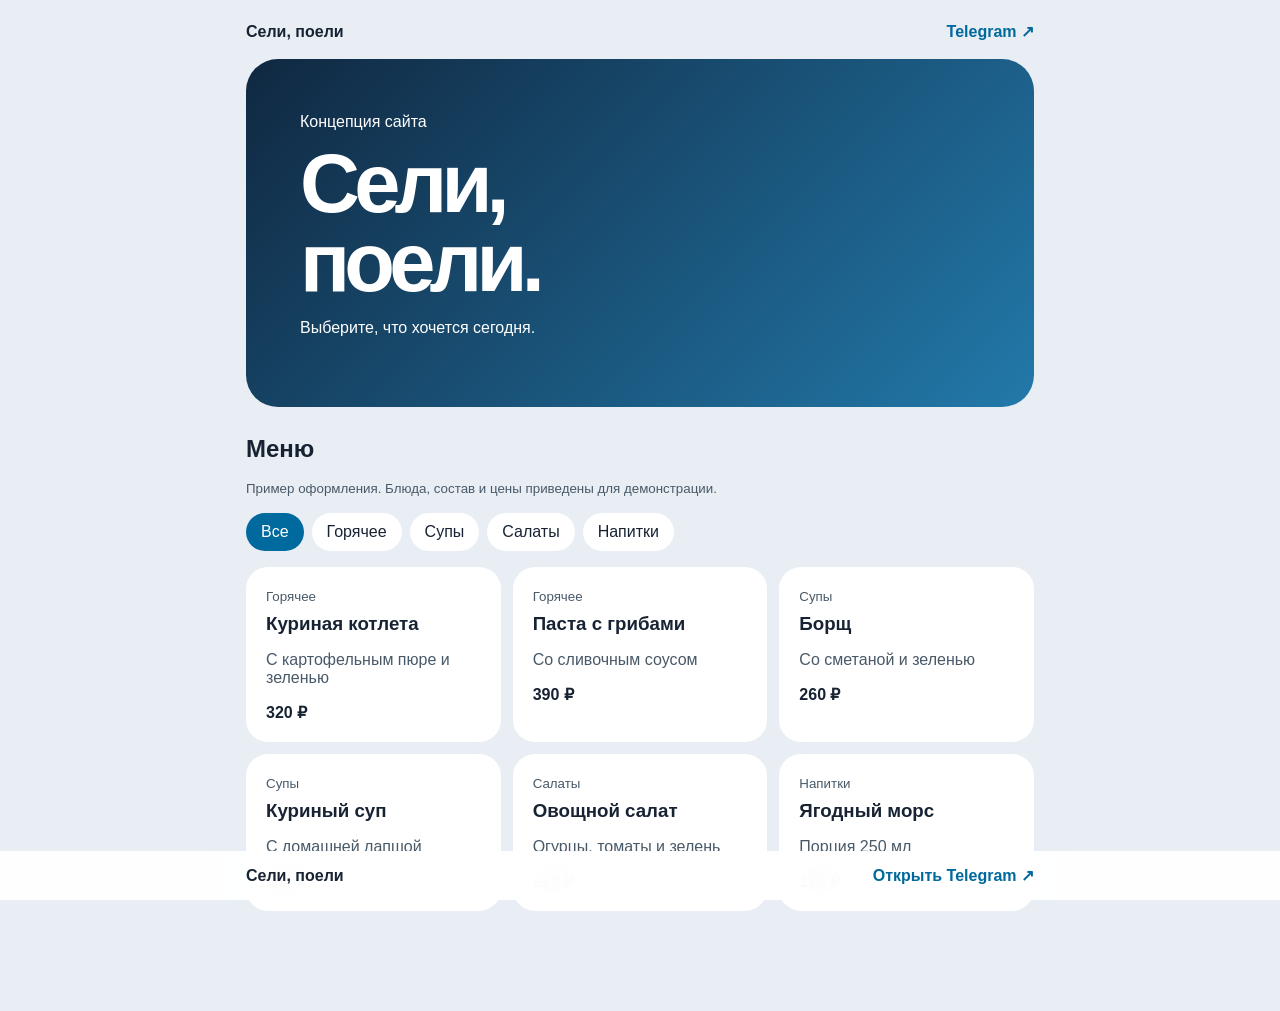
==== index.html @ fd3cf2c0 "Create menu demo" ====
<!doctype html><html lang="ru"><meta charset="utf-8"><meta name="viewport" content="width=device-width, initial-scale=1"><title>Сели, поели — меню</title>
<style>
*{box-sizing:border-box}body{margin:0;background:#e9eef4;color:#172333;font:16px -apple-system,BlinkMacSystemFont,"Segoe UI",sans-serif}main{max-width:820px;margin:auto;padding:22px 16px 100px}header,footer{display:flex;align-items:center;justify-content:space-between;gap:14px}a{color:#00699d;text-decoration:none;font-weight:650}.hero{margin:18px 0 28px;padding:clamp(24px,6vw,54px);border-radius:32px;background:linear-gradient(135deg,#102841,#2279aa);color:white}h1{font-size:clamp(42px,9vw,83px);letter-spacing:-.07em;line-height:.95;margin:14px 0}h2{margin-bottom:12px}nav{display:flex;flex-wrap:wrap;gap:8px;margin-bottom:16px}button{font:inherit;border:0;border-radius:100px;background:white;padding:10px 15px;color:inherit;cursor:pointer}button[aria-pressed=true]{background:#00699d;color:white}section{display:grid;grid-template-columns:repeat(auto-fit,minmax(220px,1fr));gap:12px}article{background:white;border-radius:22px;padding:20px}article h3{margin:8px 0}article p{color:#485968}small{color:#485968}footer{position:fixed;bottom:0;left:0;right:0;padding:15px max(16px,calc((100vw - 788px)/2));background:#fffffff0;backdrop-filter:blur(18px)}:focus-visible{outline:3px solid #bd5200;outline-offset:3px}
</style>
<main><header><strong>Сели, поели</strong><a href="https://t.me/SELIPOELI2">Telegram ↗</a></header>
<div class="hero"><span>Концепция сайта</span><h1>Сели,<br>поели.</h1><p>Выберите, что хочется сегодня.</p></div>
<h2>Меню</h2><p><small>Пример оформления. Блюда, состав и цены приведены для демонстрации.</small></p>
<nav aria-label="Категории меню"></nav><section aria-label="Блюда" aria-live="polite"></section></main>
<footer><strong>Сели, поели</strong><a href="https://t.me/SELIPOELI2">Открыть Telegram ↗</a></footer>
<script>
const dishes=[
['Горячее','Куриная котлета','С картофельным пюре и зеленью',320],
['Горячее','Паста с грибами','Со сливочным соусом',390],
['Супы','Борщ','Со сметаной и зеленью',260],
['Супы','Куриный суп','С домашней лапшой',240],
['Салаты','Овощной салат','Огурцы, томаты и зелень',210],
['Напитки','Ягодный морс','Порция 250 мл',120]
];
const nav=document.querySelector('nav'), menu=document.querySelector('section');
function render(category){
 for(const button of nav.children) button.setAttribute('aria-pressed',String(button.textContent===category));
 menu.innerHTML=dishes.filter(([group])=>category==='Все'||group===category).map(([group,name,description,price])=>`<article><small>${group}</small><h3>${name}</h3><p>${description}</p><strong>${price} ₽</strong></article>`).join('');
}
for(const category of ['Все',...new Set(dishes.map(([group])=>group))]){
 const button=document.createElement('button');button.type='button';button.textContent=category;
 button.addEventListener('click',()=>render(category));nav.append(button);
}
render('Все');
</script></html>
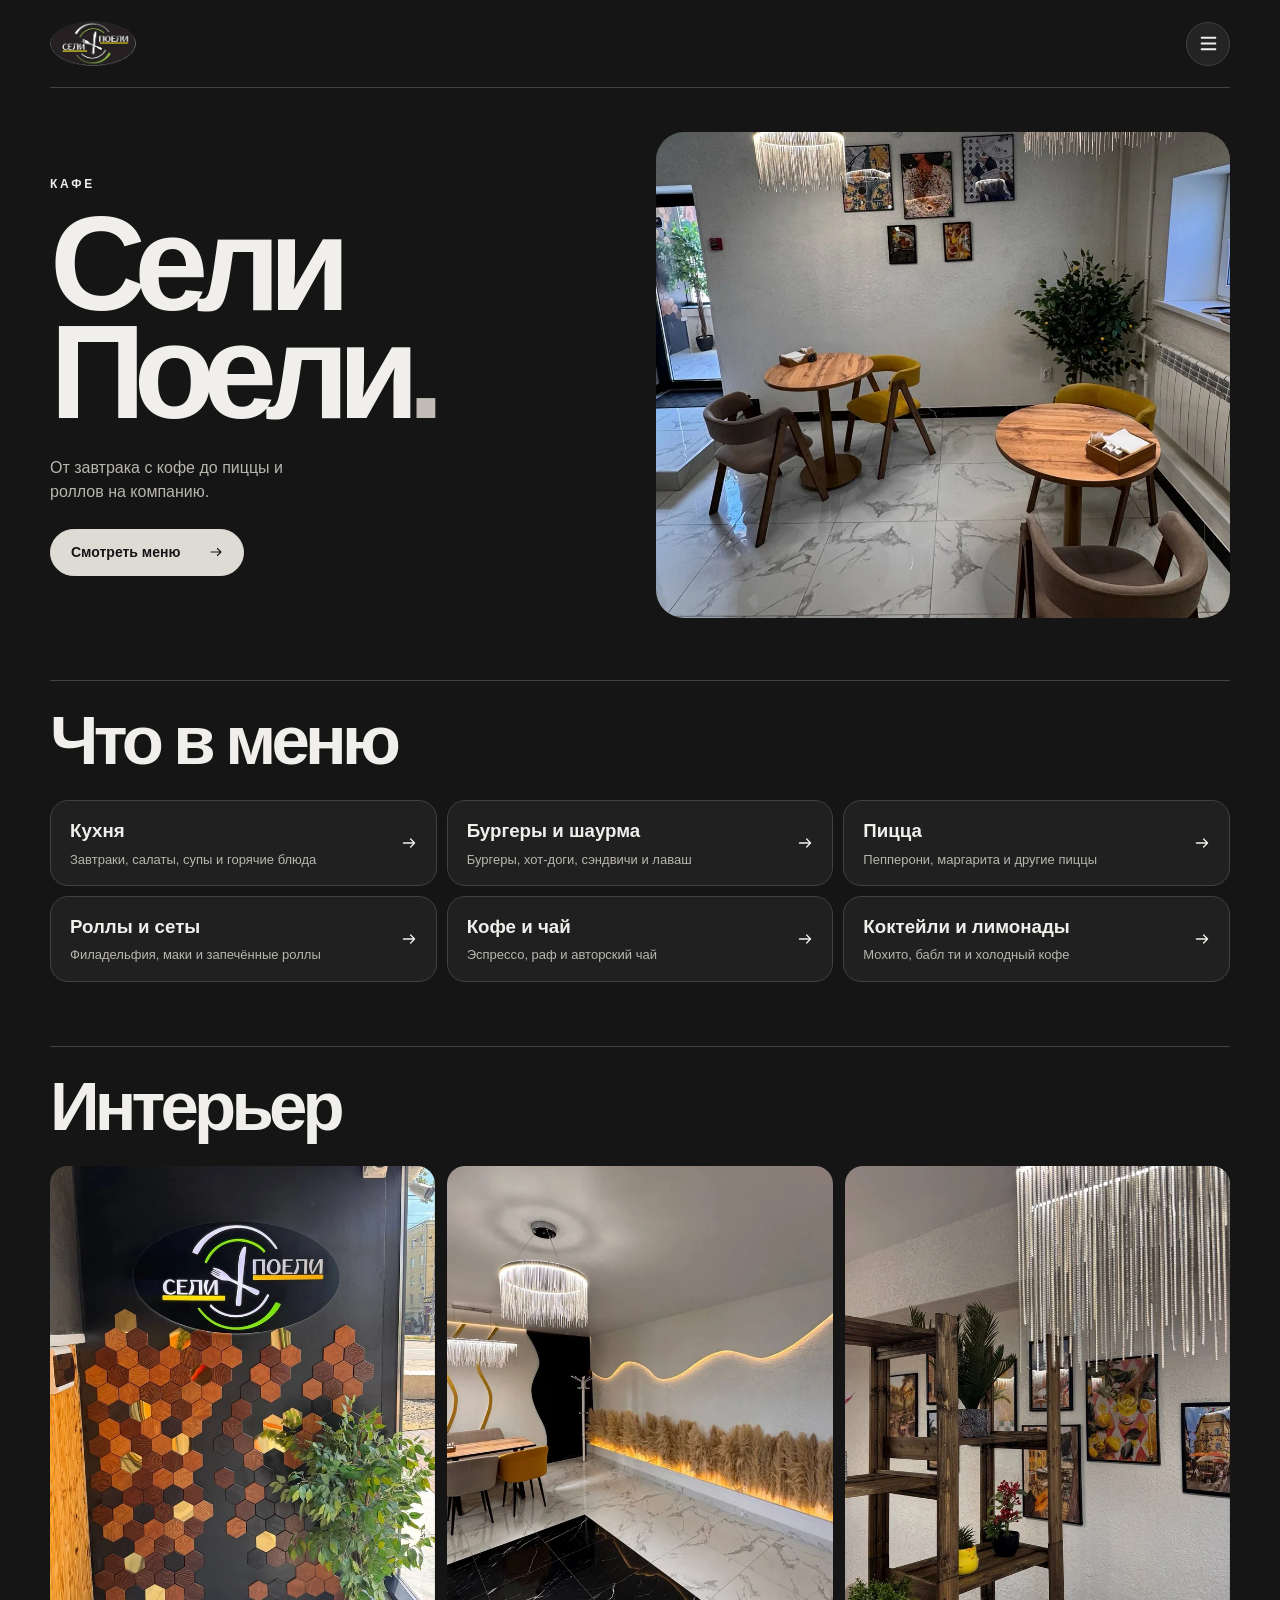
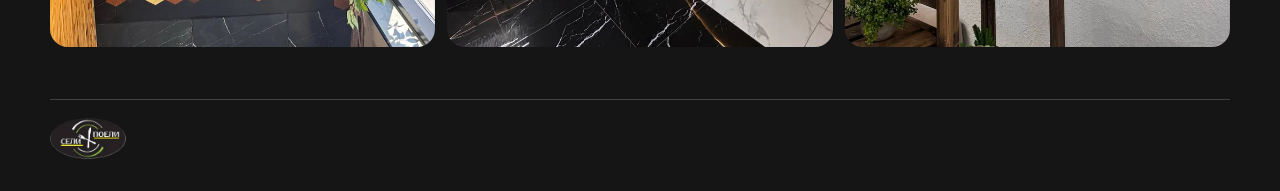
==== commit 89e59ca9: "Add Seli Poeli restaurant website" ====
--- a/index.html
+++ b/index.html
@@ -1,29 +1,4 @@
-<!doctype html><html lang="ru"><meta charset="utf-8"><meta name="viewport" content="width=device-width, initial-scale=1"><title>Сели, поели — меню</title>
-<style>
-*{box-sizing:border-box}body{margin:0;background:#e9eef4;color:#172333;font:16px -apple-system,BlinkMacSystemFont,"Segoe UI",sans-serif}main{max-width:820px;margin:auto;padding:22px 16px 100px}header,footer{display:flex;align-items:center;justify-content:space-between;gap:14px}a{color:#00699d;text-decoration:none;font-weight:650}.hero{margin:18px 0 28px;padding:clamp(24px,6vw,54px);border-radius:32px;background:linear-gradient(135deg,#102841,#2279aa);color:white}h1{font-size:clamp(42px,9vw,83px);letter-spacing:-.07em;line-height:.95;margin:14px 0}h2{margin-bottom:12px}nav{display:flex;flex-wrap:wrap;gap:8px;margin-bottom:16px}button{font:inherit;border:0;border-radius:100px;background:white;padding:10px 15px;color:inherit;cursor:pointer}button[aria-pressed=true]{background:#00699d;color:white}section{display:grid;grid-template-columns:repeat(auto-fit,minmax(220px,1fr));gap:12px}article{background:white;border-radius:22px;padding:20px}article h3{margin:8px 0}article p{color:#485968}small{color:#485968}footer{position:fixed;bottom:0;left:0;right:0;padding:15px max(16px,calc((100vw - 788px)/2));background:#fffffff0;backdrop-filter:blur(18px)}:focus-visible{outline:3px solid #bd5200;outline-offset:3px}
-</style>
-<main><header><strong>Сели, поели</strong><a href="https://t.me/SELIPOELI2">Telegram ↗</a></header>
-<div class="hero"><span>Концепция сайта</span><h1>Сели,<br>поели.</h1><p>Выберите, что хочется сегодня.</p></div>
-<h2>Меню</h2><p><small>Пример оформления. Блюда, состав и цены приведены для демонстрации.</small></p>
-<nav aria-label="Категории меню"></nav><section aria-label="Блюда" aria-live="polite"></section></main>
-<footer><strong>Сели, поели</strong><a href="https://t.me/SELIPOELI2">Открыть Telegram ↗</a></footer>
-<script>
-const dishes=[
-['Горячее','Куриная котлета','С картофельным пюре и зеленью',320],
-['Горячее','Паста с грибами','Со сливочным соусом',390],
-['Супы','Борщ','Со сметаной и зеленью',260],
-['Супы','Куриный суп','С домашней лапшой',240],
-['Салаты','Овощной салат','Огурцы, томаты и зелень',210],
-['Напитки','Ягодный морс','Порция 250 мл',120]
-];
-const nav=document.querySelector('nav'), menu=document.querySelector('section');
-function render(category){
- for(const button of nav.children) button.setAttribute('aria-pressed',String(button.textContent===category));
- menu.innerHTML=dishes.filter(([group])=>category==='Все'||group===category).map(([group,name,description,price])=>`<article><small>${group}</small><h3>${name}</h3><p>${description}</p><strong>${price} ₽</strong></article>`).join('');
-}
-for(const category of ['Все',...new Set(dishes.map(([group])=>group))]){
- const button=document.createElement('button');button.type='button';button.textContent=category;
- button.addEventListener('click',()=>render(category));nav.append(button);
-}
-render('Все');
-</script></html>
+<!doctype html>
+<html lang="ru"><head><meta charset="utf-8"><meta name="viewport" content="width=device-width,initial-scale=1"><meta name="description" content="Кафе «Сели Поели». Завтраки, горячие блюда, пицца, роллы и напитки."><title>Сели Поели — кафе</title><link rel="icon" href="assets/logo.png"><link rel="stylesheet" href="style.css"><script defer src="navigation.js"></script></head>
+<body id="top"><header class="wrap"><a href="index.html" aria-label="Главная — Сели Поели"><img src="assets/logo.png" width="86" height="46" alt="Сели Поели"></a><details class="navigation"><summary aria-label="Навигация"><svg class="icon" aria-hidden="true" viewBox="0 0 20 20"><path d="M4 5h12M4 10h12M4 15h12"/></svg></summary><nav aria-label="Навигация"><a href="index.html" aria-current="page">Главная</a><a href="menu.html">Меню</a><a href="#interior">Интерьер</a></nav></details></header>
+<main class="wrap"><section class="home-hero"><div><p class="eyebrow">КАФЕ</p><h1>Сели<br>Поели<span>.</span></h1><p class="lead">От завтрака с кофе до пиццы и роллов на компанию.</p><a class="cta" href="menu.html">Смотреть меню <svg class="icon" aria-hidden="true" viewBox="0 0 20 20"><path d="M3 10h14m-5-5 5 5-5 5"/></svg></a></div><figure class="hall-photo"><img src="assets/hall.webp" width="1100" height="1956" alt="Зал кафе с круглыми деревянными столами и подвесными люстрами" fetchpriority="high"></figure></section><section class="home-menu" aria-labelledby="categories"><h2 id="categories">Что в меню</h2><div class="category-links"><a href="menu.html?category=%D0%9A%D1%83%D1%85%D0%BD%D1%8F"><div><h3>Кухня</h3><p>Завтраки, салаты, супы и горячие блюда</p></div><svg class="icon" aria-hidden="true" viewBox="0 0 20 20"><path d="M3 10h14m-5-5 5 5-5 5"/></svg></a><a href="menu.html?category=%D0%91%D1%83%D1%80%D0%B3%D0%B5%D1%80%D1%8B%20%D0%B8%20%D1%88%D0%B0%D1%83%D1%80%D0%BC%D0%B0"><div><h3>Бургеры и шаурма</h3><p>Бургеры, хот-доги, сэндвичи и лаваш</p></div><svg class="icon" aria-hidden="true" viewBox="0 0 20 20"><path d="M3 10h14m-5-5 5 5-5 5"/></svg></a><a href="menu.html?category=%D0%9F%D0%B8%D1%86%D1%86%D0%B0"><div><h3>Пицца</h3><p>Пепперони, маргарита и другие пиццы</p></div><svg class="icon" aria-hidden="true" viewBox="0 0 20 20"><path d="M3 10h14m-5-5 5 5-5 5"/></svg></a><a href="menu.html?category=%D0%A0%D0%BE%D0%BB%D0%BB%D1%8B%20%D0%B8%20%D1%81%D0%B5%D1%82%D1%8B"><div><h3>Роллы и сеты</h3><p>Филадельфия, маки и запечённые роллы</p></div><svg class="icon" aria-hidden="true" viewBox="0 0 20 20"><path d="M3 10h14m-5-5 5 5-5 5"/></svg></a><a href="menu.html?category=%D0%9A%D0%BE%D1%84%D0%B5%20%D0%B8%20%D1%87%D0%B0%D0%B9"><div><h3>Кофе и чай</h3><p>Эспрессо, раф и авторский чай</p></div><svg class="icon" aria-hidden="true" viewBox="0 0 20 20"><path d="M3 10h14m-5-5 5 5-5 5"/></svg></a><a href="menu.html?category=%D0%9A%D0%BE%D0%BA%D1%82%D0%B5%D0%B9%D0%BB%D0%B8%20%D0%B8%20%D0%BB%D0%B8%D0%BC%D0%BE%D0%BD%D0%B0%D0%B4%D1%8B"><div><h3>Коктейли и лимонады</h3><p>Мохито, бабл ти и холодный кофе</p></div><svg class="icon" aria-hidden="true" viewBox="0 0 20 20"><path d="M3 10h14m-5-5 5 5-5 5"/></svg></a></div></section><section class="interior" id="interior" aria-labelledby="interior-title"><h2 id="interior-title">Интерьер</h2><div class="interior-grid"><img src="assets/entrance.webp" width="720" height="1280" alt="Фирменная вывеска над деревянной мозаикой" loading="lazy" decoding="async"><img src="assets/lighting.webp" width="720" height="1280" alt="Зал с тёплой подсветкой вдоль стены" loading="lazy" decoding="async"><img src="assets/details.webp" width="720" height="1280" alt="Деревянный стеллаж с растениями и картины на стене" loading="lazy" decoding="async"></div></section></main><footer class="wrap"><img src="assets/logo.png" width="76" height="41" alt="Сели Поели"></footer></body></html>
--- a/style.css
+++ b/style.css
@@ -0,0 +1,79 @@
+:root{--paper:#151515;--ink:#f1efeb;--muted:#b8b5af;--line:#414141;--button:#dedbd5;--accent:#c0bcb5}*{box-sizing:border-box}html{scroll-behavior:smooth}body{margin:0;background:var(--paper);color:var(--ink);color-scheme:dark;font:16px/1.5 "Inter",Arial,sans-serif}.wrap{width:min(1320px,calc(100% - 100px));margin-inline:auto}a{color:inherit;text-decoration:none}a:hover{text-decoration:underline;text-underline-offset:5px}button,input{font:inherit;color:inherit}button,summary{cursor:pointer}:focus-visible{outline:2px solid var(--accent);outline-offset:4px}header{height:88px;border-bottom:1px solid var(--line);display:flex;align-items:center;justify-content:space-between}header img,footer img{display:block;object-fit:contain}nav{display:flex;gap:32px;font-size:14px;font-weight:600}nav span{margin-left:5px}.hero{padding:48px 0 62px}.intro{align-self:center;padding:20px 0}.eyebrow{font-size:12px;letter-spacing:.23em;font-weight:700;margin:0 0 17px}.eyebrow span{display:inline-block;width:8px;height:8px;border-radius:50%;background:var(--accent);margin-right:7px}h1,h2,h3,p,figure{margin:0}h1{font-size:clamp(76px,10.5vw,154px);line-height:.81;letter-spacing:-.09em;font-weight:800}h1 span{color:var(--accent)}.lead{margin:30px 0 25px;color:var(--muted)}.cta{display:inline-flex;gap:29px;align-items:center;background:var(--button);color:var(--paper);padding:12px 17px;font-size:14px;font-weight:700}.sectionhead{display:flex;justify-content:space-between;align-items:center;gap:16px}h2{font-size:clamp(39px,6vw,78px);line-height:1;letter-spacing:-.07em}.search{display:flex;align-items:center;border-bottom:1px solid var(--accent);gap:7px}.search span{font-size:24px}.search input{width:min(180px,28vw);border:0;background:none;padding:8px 0}#menu,#original{scroll-margin-top:24px}#tabs{display:flex;gap:8px;flex-wrap:wrap;margin:23px 0 24px}button{border:1px solid var(--line);background:transparent;padding:8px 15px;font-size:14px;border-radius:2px}button:hover{border-color:var(--accent)}button[aria-pressed=true]{background:var(--ink);border-color:var(--ink);color:var(--paper)}.row{display:flex;justify-content:space-between;gap:12px}.price{white-space:nowrap;font-weight:700}.portion{font-size:13px;color:var(--muted)}.groups{display:grid;grid-template-columns:repeat(2,minmax(0,1fr));gap:28px 36px}.group h3{font-size:23px;letter-spacing:-.025em;margin-bottom:8px}.row{align-items:baseline;border-top:1px solid var(--line);padding:8px 0}.row .portion{display:block}.empty{padding:25px 0}#original{margin-top:75px;border-top:1px solid var(--line);padding:30px 0 45px}#original h2{font-size:clamp(33px,5vw,56px)}.sheets{display:flex;flex-wrap:wrap;gap:12px 28px;margin-top:18px}.sheets a{text-decoration:underline;text-underline-offset:4px}footer{border-top:1px solid var(--line);padding:18px 0 32px;display:flex;align-items:flex-start;justify-content:space-between;gap:18px;font-size:13px}@media(max-width:850px){.wrap{width:calc(100% - 48px)}}@media(max-width:620px){.wrap{width:calc(100% - 32px)}header{height:66px}header img{width:70px}nav{gap:14px;font-size:12px}.hero{padding:22px 0 44px}.intro{padding:12px 0 0}.lead{margin:22px 0 16px}.groups{grid-template-columns:1fr;gap:20px}.row{font-size:14px}#original{margin-top:48px}footer{flex-wrap:wrap}}@media(prefers-reduced-motion:reduce){html{scroll-behavior:auto}}
+.icon{display:inline-block;width:1em;height:1em;vertical-align:-.14em;fill:none;stroke:currentColor;stroke-width:1.6;stroke-linecap:round;stroke-linejoin:round}.search .icon{display:block;width:17px;height:17px}
+
+.cta, #tabs button {
+  min-height: 44px;
+  border-radius: 999px;
+  transition: background-color .18s ease, border-color .18s ease, transform .18s ease;
+}
+.cta {
+  padding-inline: 20px;
+  border: 1px solid var(--button);
+}
+.cta:hover {
+  background: var(--ink);
+  text-decoration: none;
+}
+#tabs button {
+  padding-inline: 17px;
+  background: #242424;
+}
+#tabs button:hover {
+  background: #303030;
+}
+#tabs button[aria-pressed=true] {
+  background: var(--ink);
+}
+.cta:active, #tabs button:active {
+  transform: scale(.97);
+}
+@media (prefers-reduced-motion: reduce) {
+  .cta, #tabs button { transition: none; }
+  .cta:active, #tabs button:active { transform: none; }
+}
+
+nav a[aria-current="page"] { text-decoration: underline; text-underline-offset: 6px; }
+.home-hero { display: grid; grid-template-columns: 1fr 1fr; align-items: center; gap: 32px; padding: 44px 0 62px; }
+.home-hero h1 { font-size: clamp(74px, 10.4vw, 144px); }
+.home-hero .lead { max-width: 27ch; }
+.brand-panel { display: grid; place-items: center; aspect-ratio: 1.18; background: #202020; border: 1px solid var(--line); border-radius: 28px; }
+.brand-panel img { width: 72%; height: auto; }
+.home-menu { padding: 25px 0 64px; border-top: 1px solid var(--line); }
+.home-menu h2 { font-size: clamp(40px, 5.5vw, 69px); margin-bottom: 25px; }
+.category-links { display: grid; grid-template-columns: repeat(3, minmax(0, 1fr)); gap: 10px; }
+.category-links a { display: flex; align-items: center; justify-content: space-between; gap: 10px; padding: 16px 19px; border: 1px solid var(--line); background: #202020; border-radius: 18px; }
+.category-links a:hover { background: #2c2c2c; text-decoration: none; }
+.category-links p { color: var(--muted); font-size: 13px; margin-top: 4px; }
+.category-links .icon { flex-shrink: 0; }
+.menu-page { padding-top: 35px; }
+@media (max-width: 950px) { .category-links { grid-template-columns: repeat(2, minmax(0, 1fr)); } }
+@media (max-width: 620px) {
+  .home-hero { grid-template-columns: 1fr; padding: 32px 0; gap: 24px; }
+  .brand-panel { aspect-ratio: 2.1; border-radius: 20px; }
+  .brand-panel img { width: 50%; }
+  .home-menu { padding-bottom: 40px; }
+  .category-links { grid-template-columns: 1fr; }
+  header nav { gap: 10px; }
+}
+
+.navigation { position: relative; z-index: 2; }
+.navigation summary { display: grid; place-items: center; width: 44px; height: 44px; list-style: none; border: 1px solid var(--line); border-radius: 50%; background: #242424; }
+.navigation summary::-webkit-details-marker { display: none; }
+.navigation summary .icon { width: 23px; height: 23px; }
+.navigation summary:hover, .navigation[open] summary { background: #343434; }
+.navigation nav { position: absolute; inset: calc(100% + 8px) 0 auto auto; display: grid; gap: 4px; width: 164px; padding: 7px; border: 1px solid var(--line); border-radius: 16px; background: #242424; box-shadow: 0 10px 25px #0005; }
+.navigation nav a { padding: 10px 12px; border-radius: 9px; font-size: 14px; }
+.navigation nav a:hover, .navigation nav a[aria-current="page"] { background: #383838; text-decoration: none; }
+
+.hall-photo { aspect-ratio: 1.18; overflow: hidden; border-radius: 28px; background: #202020; }
+.hall-photo img, .interior-grid img { display: block; width: 100%; height: 100%; object-fit: cover; }
+.hall-photo img { object-position: center 61%; }
+.interior { padding: 25px 0 52px; border-top: 1px solid var(--line); scroll-margin-top: 20px; }
+.interior h2 { font-size: clamp(40px, 5.5vw, 69px); margin-bottom: 25px; }
+.interior-grid { display: grid; grid-template-columns: repeat(3, minmax(0, 1fr)); gap: 12px; }
+.interior-grid img { height: auto; aspect-ratio: 4 / 5; border-radius: 18px; object-position: center 55%; }
+@media (max-width: 620px) {
+  .hall-photo { aspect-ratio: 1.24; border-radius: 20px; }
+  .interior-grid { gap: 6px; }
+  .interior-grid img { aspect-ratio: 3 / 5; border-radius: 10px; }
+}
